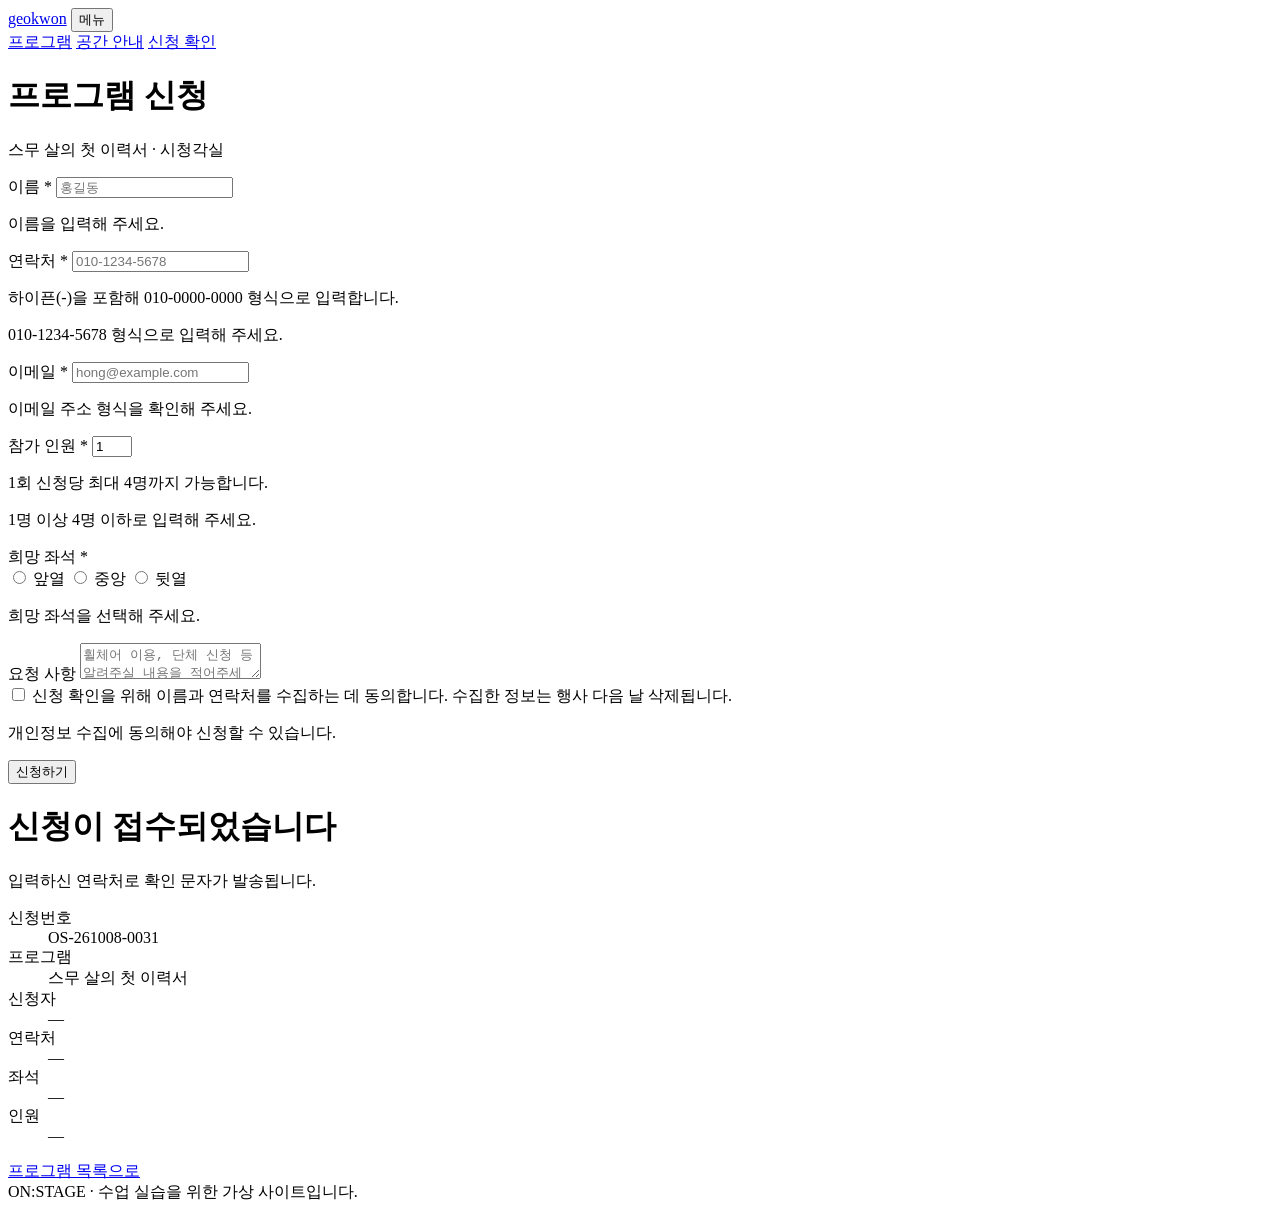
==== apply.html @ 2a9655f2 "Add files via upload" ====
<!DOCTYPE html>
<html lang="ko">
<head>
  <meta charset="UTF-8">
  <meta name="viewport" content="width=device-width, initial-scale=1.0">
  <title>신청하기 — geokwon</title>
  <link rel="stylesheet" href="tokens.css">
  <link rel="stylesheet" href="style.css">
</head>
<body>

<header class="site-header">
  <div class="wrap">
    <a href="index.html" class="logo">geokwon</a>
    <button type="button" class="menu-btn" id="menuBtn"
            aria-expanded="false" aria-controls="gnb">메뉴</button>
    <nav class="gnb" id="gnb" aria-label="주요 메뉴">
      <a href="index.html">프로그램</a>
      <a href="#">공간 안내</a>
      <a href="#">신청 확인</a>
    </nav>
  </div>
</header>


<!-- ══════════════════════════════════════════════════════════════
     [4주차] 신청 폼
     ─────────────────────────────────────────────────────────────
     ⚠ 입력 항목은 선생님이 정한 7가지로 고정입니다. 추가·삭제하지 마세요.
       5주차에 이 항목들로 테스트 케이스를 만들기 때문입니다.
       자세한 규칙은 docs/신청폼_필드명세.md 를 보세요.

     ⚠ novalidate 속성은 5주차에 붙입니다. 지금은 없는 상태로 두세요.
     ══════════════════════════════════════════════════════════════ -->
<main class="form-page" id="formScreen">
  <div class="wrap">
    <h1>프로그램 신청</h1>
    <p>스무 살의 첫 이력서 · 시청각실</p>

    <form id="applyForm" novalidate>

      <!-- ▼▼▼ 항목 1 ▸ 완성본 제공. 이 구조를 그대로 따라 하세요 ▼▼▼

           한 항목은 네 부분으로 이루어집니다.
             ① label   무엇을 입력하는지 (for 값과 input의 id가 같아야 함)
             ② input   실제 입력칸
             ③ hint    입력 전에 알려주는 형식 안내 (없어도 되는 항목이 있음)
             ④ error   틀렸을 때 나오는 메시지 (평소엔 CSS가 숨겨둠)
      -->
      <div class="field">
        <label for="name">이름 <span class="req" aria-hidden="true">*</span></label>
        <input type="text" id="name" name="name" required
               placeholder="홍길동" autocomplete="name">
        <p class="error" id="err-name">이름을 입력해 주세요.</p>
      </div>
      <!-- ▲▲▲ 여기까지 항목 1 ▲▲▲ -->


      <!-- ② 연락처 -->
      <div class="field">
        <label for="tel">연락처 <span class="req" aria-hidden="true">*</span></label>
        <input type="tel" id="tel" name="tel" required
               pattern="010-\d{4}-\d{4}"
               placeholder="010-1234-5678" autocomplete="tel">
        <p class="hint">하이픈(-)을 포함해 010-0000-0000 형식으로 입력합니다.</p>
        <p class="error" id="err-tel">010-1234-5678 형식으로 입력해 주세요.</p>
      </div>

      <!-- ③ 이메일 -->
      <div class="field">
        <label for="email">이메일 <span class="req" aria-hidden="true">*</span></label>
        <input type="email" id="email" name="email" required
               placeholder="hong@example.com" autocomplete="email">
        <p class="error" id="err-email">이메일 주소 형식을 확인해 주세요.</p>
      </div>


      <!-- ④ 참가 인원 -->
      <div class="field">
        <label for="count">참가 인원 <span class="req" aria-hidden="true">*</span></label>
        <input type="number" id="count" name="count" required
               min="1" max="4" value="1">
        <p class="hint">1회 신청당 최대 4명까지 가능합니다.</p>
        <p class="error" id="err-count">1명 이상 4명 이하로 입력해 주세요.</p>
      </div>

      <!-- ⑤ 희망 좌석 -->
      <div class="field">
        <label>희망 좌석 <span class="req" aria-hidden="true">*</span></label>
        <div class="radio-group">
          <label><input type="radio" name="seat" value="앞열" required> 앞열</label>
          <label><input type="radio" name="seat" value="중앙"> 중앙</label>
          <label><input type="radio" name="seat" value="뒷열"> 뒷열</label>
        </div>
        <p class="error" id="err-seat">희망 좌석을 선택해 주세요.</p>
      </div>

      <!-- ⑥ 요청 사항 -->
      <div class="field">
        <label for="note">요청 사항</label>
        <textarea id="note" name="note"
                  placeholder="휠체어 이용, 단체 신청 등 알려주실 내용을 적어주세요."></textarea>
      </div>

      <!-- ⑦ 개인정보 동의 -->
      <div class="field">
        <label class="agree" for="agree">
          <input type="checkbox" id="agree" name="agree" required>
          <span>신청 확인을 위해 이름과 연락처를 수집하는 데 동의합니다.
                수집한 정보는 행사 다음 날 삭제됩니다.</span>
        </label>
        <p class="error" id="err-agree">개인정보 수집에 동의해야 신청할 수 있습니다.</p>
      </div>


      <button type="submit" class="btn btn--block">신청하기</button>
    </form>
  </div>
</main>


<!-- ══════════════════════════════════════════════════════════════
     완료 화면 ▸ 완성본 제공
     평소에는 CSS가 숨겨두고, 5주차에 JS가 보이게 만듭니다.
     프로그램 이름만 팀 것으로 바꾸세요.
     ══════════════════════════════════════════════════════════════ -->
<main class="done is-hidden" id="doneScreen">
  <div class="wrap">
    <h1>신청이 접수되었습니다</h1>
    <p>입력하신 연락처로 확인 문자가 발송됩니다.</p>

    <dl class="receipt">
      <div><dt>신청번호</dt><dd id="r-no">OS-261008-0031</dd></div>
      <div><dt>프로그램</dt><dd>스무 살의 첫 이력서</dd></div>
      <div><dt>신청자</dt><dd id="r-name">—</dd></div>
      <div><dt>연락처</dt><dd id="r-tel">—</dd></div>
      <div><dt>좌석</dt><dd id="r-seat">—</dd></div>
      <div><dt>인원</dt><dd id="r-count">—</dd></div>
    </dl>

    <a href="index.html" class="btn btn--ghost">프로그램 목록으로</a>
  </div>
</main>


<footer class="site-footer">
  <div class="wrap">ON:STAGE · 수업 실습을 위한 가상 사이트입니다.</div>
</footer>

<script src="js/main.js"></script>
</body>
</html>
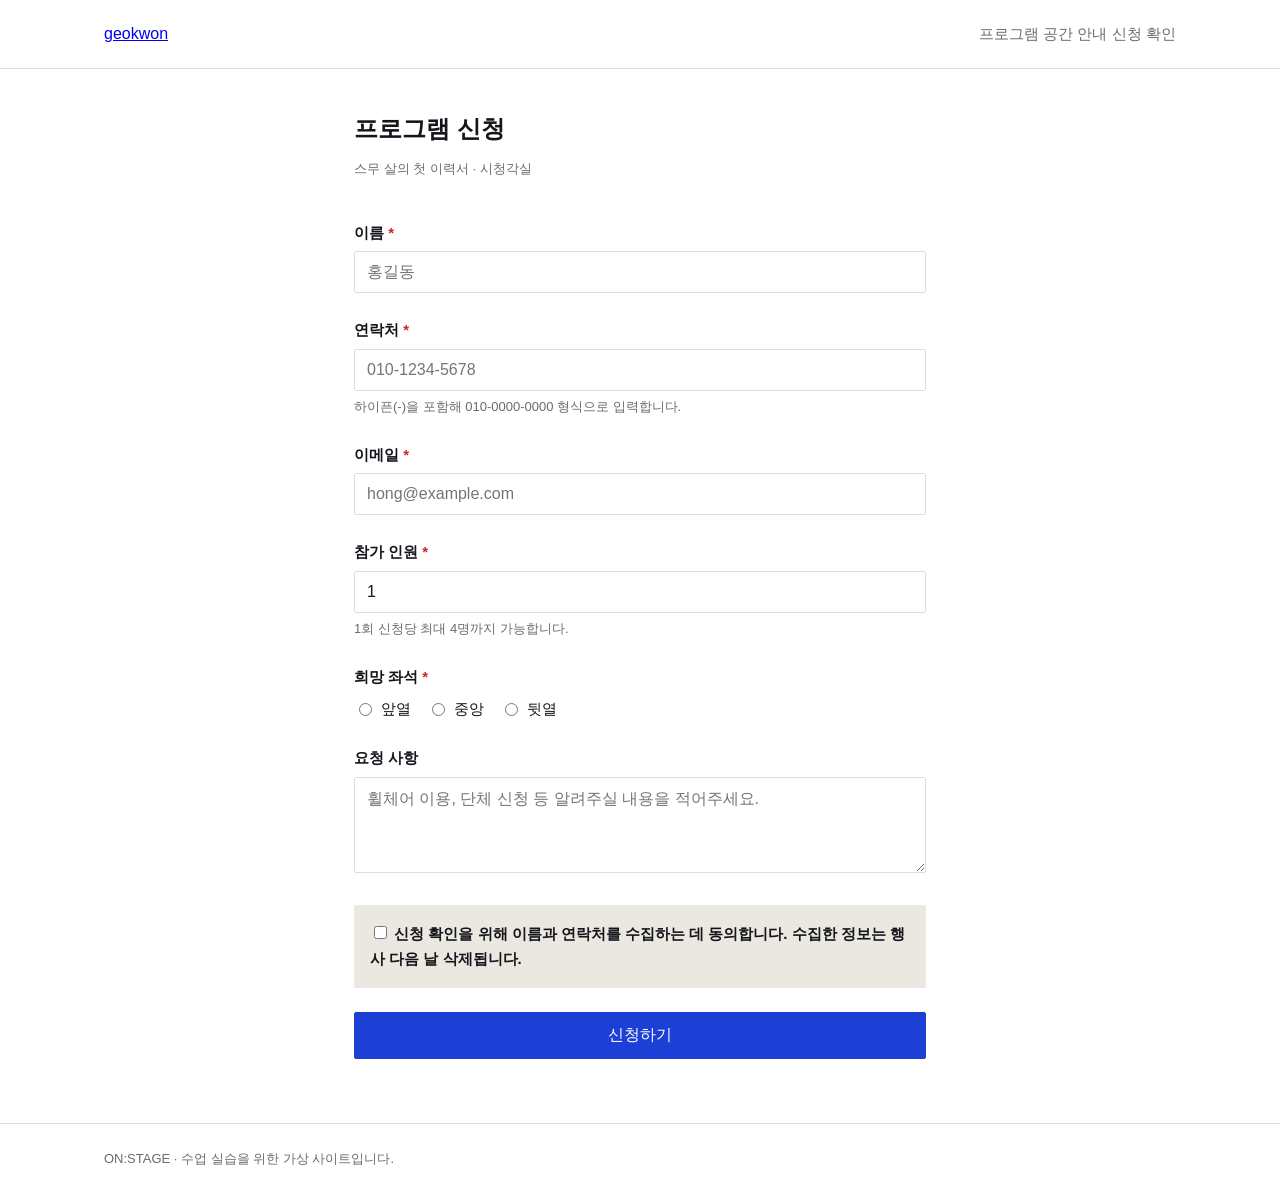
==== commit 06b88e26: "Update apply.html" ====
--- a/apply.html
+++ b/apply.html
@@ -4,8 +4,8 @@
   <meta charset="UTF-8">
   <meta name="viewport" content="width=device-width, initial-scale=1.0">
   <title>신청하기 — geokwon</title>
-  <link rel="stylesheet" href="tokens.css">
-  <link rel="stylesheet" href="style.css">
+  <link rel="stylesheet" href="css/tokens.css">
+  <link rel="stylesheet" href="css/style.css">
 </head>
 <body>
 
@@ -149,4 +149,4 @@
 
 <script src="js/main.js"></script>
 </body>
-</html>+</html>
--- a/css/tokens.css
+++ b/css/tokens.css
@@ -0,0 +1,80 @@
+/* ════════════════════════════════════════════════════════════════
+   tokens.css — 디자인 토큰
+   ════════════════════════════════════════════════════════════════
+   이 파일에는 '값'만 적습니다. 실제 모양은 style.css가 만듭니다.
+
+   [2주차 1차시] 디자인 가이드 워크시트에 정한 색을 여기에 옮겨 적으세요.
+   여기 한 곳만 바꾸면 사이트 전체 색이 한꺼번에 바뀝니다.
+
+   ⚠ 변수 이름은 절대 바꾸지 마세요. style.css가 이 이름들을 찾습니다.
+   ════════════════════════════════════════════════════════════════ */
+
+:root {
+
+  /* ────────────────────────────────────────────────────────────
+     ① 색  ▸ TODO: 아래 5개를 팀 색으로 바꾸세요
+     ────────────────────────────────────────────────────────────
+     지금은 임시 회색이 들어 있습니다. 그대로 두면 감점입니다.
+
+     규칙
+       · 주색 3개 + 강조색 1개 + 보조색 1개, 총 5개만 씁니다
+       · 색 코드는 #RRGGBB 형식으로 적습니다
+       · --ink 와 --paper 는 서로 충분히 진하고 밝아야 합니다
+         (글자와 배경의 대비. 6주차에 검사합니다)
+
+     색 고르는 곳
+       coolors.co  ·  color.adobe.com  ·  개발자도구로 좋아하는 사이트 색 추출
+     ──────────────────────────────────────────────────────────── */
+
+  --ink:       #14161c;
+--paper:     #ffffff;
+--wall:      #ebe8e1;
+--brand:     #1c3fd6;
+--highlight: #ffd23f;
+
+
+  /* ────────────────────────────────────────────────────────────
+     ② 보조 색  ▸ 그대로 두어도 됩니다
+     ──────────────────────────────────────────────────────────── */
+
+  --ink-soft:  #6b6b6b;   /* 덜 중요한 글자 */
+  --line:      #dddddd;   /* 테두리와 구분선 */
+  --danger:    #c62828;   /* 오류 메시지. 빨강 계열을 유지하세요 */
+
+
+  /* ────────────────────────────────────────────────────────────
+     ③ 글자 크기  ▸ 완성본 제공
+     ────────────────────────────────────────────────────────────
+     1rem = 16px 입니다.
+     크기는 이 5개 안에서만 고르세요. 여기 없는 크기를 쓰면
+     화면이 어수선해지고 6주차 체크리스트에서 감점됩니다.
+     ──────────────────────────────────────────────────────────── */
+
+  --fs-hero:   2.75rem;    /* 44px — 첫 화면의 큰 제목 */
+  --fs-h2:     1.5rem;     /* 24px — 섹션 제목 */
+  --fs-h3:     1.125rem;   /* 18px — 카드 제목 */
+  --fs-body:   1rem;       /* 16px — 본문 */
+  --fs-small:  0.8125rem;  /* 13px — 날짜, 안내 문구 */
+
+
+  /* ────────────────────────────────────────────────────────────
+     ④ 여백  ▸ 완성본 제공
+     ────────────────────────────────────────────────────────────
+     8의 배수로 만든 5단계입니다.
+     margin, padding, gap 값은 이 안에서만 고르세요.
+     ──────────────────────────────────────────────────────────── */
+
+  --sp-1: 8px;    /* 아주 좁게 — 아이콘과 글자 사이 */
+  --sp-2: 16px;   /* 좁게 — 카드 안쪽 */
+  --sp-3: 24px;   /* 보통 — 요소 사이 */
+  --sp-4: 40px;   /* 넓게 — 큰 덩어리 사이 */
+  --sp-5: 64px;   /* 아주 넓게 — 섹션 위아래 */
+
+
+  /* ────────────────────────────────────────────────────────────
+     ⑤ 그 밖에  ▸ 완성본 제공
+     ──────────────────────────────────────────────────────────── */
+
+  --radius: 2px;      /* 모서리 둥글기. 0이면 각지고, 크면 둥글둥글 */
+  --maxw:  1120px;    /* 콘텐츠 최대 가로 폭 */
+}
--- a/css/style.css
+++ b/css/style.css
@@ -0,0 +1,464 @@
+/* ════════════════════════════════════════════════════════════════
+   style.css — 실제 스타일
+   ════════════════════════════════════════════════════════════════
+   TODO 표시가 있는 곳만 채우면 됩니다.
+   나머지는 완성본이니 건드리지 마세요.
+
+   ⚠ 색과 크기는 직접 적지 말고 반드시 var(--이름) 으로 쓰세요.
+       ✗  color: #1c3fd6;
+       ✓  color: var(--brand);
+   ════════════════════════════════════════════════════════════════ */
+
+
+/* ═══ 0. 초기화 ▸ 완성본 ═════════════════════════════════════ */
+
+* { box-sizing: border-box; }
+
+body, h1, h2, h3, p, ul, dl, dd, figure { margin: 0; padding: 0; }
+ul { list-style: none; }
+img { display: block; max-width: 100%; }
+
+body {
+  font-family: -apple-system, BlinkMacSystemFont, "Apple SD Gothic Neo",
+               "Malgun Gothic", "맑은 고딕", sans-serif;
+  font-size: var(--fs-body);
+  line-height: 1.7;
+  color: var(--ink);
+  background: var(--paper);
+}
+
+
+/* 모든 섹션의 가로 정렬을 담당합니다 */
+.wrap {
+  max-width: var(--maxw);
+  margin: 0 auto;
+  padding: 0 var(--sp-3);
+}
+
+
+/* 키보드 Tab으로 이동할 때 위치 표시. 절대 지우지 마세요 (6주차 검사) */
+a:focus-visible, button:focus-visible,
+input:focus-visible, textarea:focus-visible {
+  outline: 2px solid var(--brand);
+  outline-offset: 2px;
+}
+
+
+/* JS가 요소를 숨길 때 쓰는 클래스 */
+.is-hidden { display: none; }
+
+
+/* ═══ 1. 헤더 ═══ [3주차 2차시] ════════════════════════════════ */
+
+.site-header {
+  border-bottom: 1px solid var(--line);
+  background: var(--paper);
+  position: relative;
+}
+
+.site-header .wrap {
+  height: 68px;
+
+  display: flex;
+  justify-content: space-between;
+  align-items: center;
+
+}
+
+
+/* 메뉴 항목 TODO는 아직 건드리지 않음 */
+.gnb {
+  /* TODO(3주차): 메뉴 항목들을 가로로 놓고 사이 간격을 --sp-3 으로
+     힌트: display 와 gap 두 줄 */
+
+}
+
+
+.gnb a {
+  color: var(--ink-soft);
+  text-decoration: none;
+  font-size: 0.9375rem;
+}
+.gnb a:hover { color: var(--ink); }
+
+/* 모바일 메뉴 버튼 ▸ 완성본. 평소엔 숨어 있다가 좁은 화면에서 나옵니다 */
+.menu-btn {
+  display: none;
+  border: 1px solid var(--line);
+  background: var(--paper);
+  border-radius: var(--radius);
+  padding: 6px 10px;
+  font-size: var(--fs-small);
+  font-family: inherit;
+  cursor: pointer;
+}
+
+
+/* ═══ 2. 히어로 ═══ [3주차 3차시] ══════════════════════════════ */
+
+.hero {
+  background: var(--wall);
+  padding: var(--sp-5) 0;
+}
+
+.hero .wrap {
+  display: flex;
+  gap: var(--sp-4);
+  align-items: center;
+}
+
+
+.hero-text {
+  flex: 1;
+}
+
+
+.hero-figure {
+  flex: 1;
+}
+
+
+.hero-label {
+  font-size: var(--fs-small);
+  color: var(--brand);
+  font-weight: 700;
+  margin-bottom: var(--sp-1);
+}
+
+.hero h1 {
+  font-size: var(--fs-hero);
+  line-height: 1.2;
+  letter-spacing: -0.03em;
+  margin-bottom: var(--sp-2);
+}
+
+.hero p {
+  color: var(--ink-soft);
+  max-width: 34em;
+  margin-bottom: var(--sp-3);
+}
+
+.hero-figure img {
+  width: 100%;
+  aspect-ratio: 4 / 3;
+  object-fit: cover;
+  background: var(--line);
+}
+
+
+/* ═══ 3. 버튼 ▸ 완성본 ════════════════════════════════════════ */
+
+.btn {
+  display: inline-block;
+  padding: 12px var(--sp-3);
+  border: 1px solid var(--brand);
+  border-radius: var(--radius);
+  background: var(--brand);
+  color: var(--paper);
+  font-size: var(--fs-body);
+  font-family: inherit;
+  text-decoration: none;
+  cursor: pointer;
+}
+.btn:hover { opacity: 0.85; }
+
+.btn--ghost { background: transparent; color: var(--brand); }
+.btn--block { display: block; width: 100%; text-align: center; }
+
+
+/* ═══ 4. 섹션 제목 ▸ 완성본 ═══════════════════════════════════ */
+
+.section { padding: var(--sp-5) 0; }
+
+.section-head {
+  display: flex;
+  align-items: baseline;
+  justify-content: space-between;
+  margin-bottom: var(--sp-3);
+}
+.section-head h2 { font-size: var(--fs-h2); letter-spacing: -0.02em; }
+.section-head p  { color: var(--ink-soft); font-size: var(--fs-small); }
+
+
+/* ═══ 5. 필터 칩 ▸ 완성본 ═════════════════════════════════════ */
+
+.filters {
+  display: flex;
+  flex-wrap: wrap;
+  gap: var(--sp-1);
+  margin-bottom: var(--sp-3);
+}
+
+
+.chip {
+  padding: 7px 16px;
+  border: 1px solid var(--line);
+  border-radius: 999px;
+  background: var(--paper);
+  color: var(--ink-soft);
+  font-size: var(--fs-small);
+  font-family: inherit;
+  cursor: pointer;
+}
+.chip:hover { border-color: var(--ink-soft); }
+
+.chip.is-active {
+  background: var(--ink);
+  border-color: var(--ink);
+  color: var(--paper);
+}
+
+
+/* ═══ 6. 카드 목록 ═══ [3주차 3차시] ═══════════════════════════ */
+
+.card-grid {
+  display: grid;
+  grid-template-columns: repeat(3, 1fr);
+  gap: var(--sp-3);
+}
+
+
+.card {
+  display: block;
+  text-decoration: none;
+  color: inherit;
+  border: 1px solid var(--line);
+  border-radius: var(--radius);
+  overflow: hidden;
+  background: var(--paper);
+}
+.card:hover { border-color: var(--ink); }
+
+.card img {
+  width: 100%;
+  background: var(--line);
+
+  aspect-ratio: 3 / 4;
+  object-fit: cover;
+}
+
+
+.card-body { padding: var(--sp-2); }
+.card-cat  { font-size: var(--fs-small); color: var(--brand); margin-bottom: 4px; }
+.card h3   { font-size: var(--fs-h3); letter-spacing: -0.02em; margin-bottom: 6px; }
+.card-meta { font-size: var(--fs-small); color: var(--ink-soft); }
+
+.badge {
+  display: inline-block;
+  background: var(--highlight);
+  color: var(--ink);
+  font-size: 0.75rem;
+  font-weight: 700;
+  padding: 2px 8px;
+  border-radius: var(--radius);
+  margin-left: 6px;
+}
+
+
+/* ═══ 7. 상세 화면 ═══ [4주차 1차시] ═══════════════════════════ */
+
+.detail { padding: var(--sp-4) 0 var(--sp-5); }
+
+.detail-top {
+  /* TODO(4주차): 포스터와 정보를 좌우로 나란히, 위쪽 기준 정렬,
+                  사이 간격 --sp-4
+     힌트: display / gap / align-items: flex-start */
+  display: flex;
+  gap: var(--sp-4);
+  align-items: flex-start;
+}
+
+
+.detail-poster {
+  /* TODO(4주차): 늘어나지도 줄어들지도 않는 340px 고정 폭으로
+     힌트: flex: 0 0 340px;   (또는 width 와 flex-shrink 두 줄) */
+  flex: 0 0 340px;
+}
+
+
+.detail-poster img {
+  width: 100%;
+  aspect-ratio: 3 / 4;
+  object-fit: cover;
+  background: var(--line);
+}
+
+
+.detail-info {
+  /* TODO(4주차): 남는 공간을 전부 쓰게 */
+  flex: 1;
+}
+
+
+.detail-info h1 {
+  font-size: 2rem;
+  letter-spacing: -0.03em;
+  margin-bottom: var(--sp-2);
+}
+
+
+/* 정보 목록 ▸ 완성본 */
+.spec { border-top: 1px solid var(--line); margin: var(--sp-3) 0; }
+.spec div {
+  display: flex;
+  gap: var(--sp-2);
+  padding: 12px 0;
+  border-bottom: 1px solid var(--line);
+  font-size: 0.9375rem;
+}
+.spec dt { flex: 0 0 88px; color: var(--ink-soft); }
+.spec dd { flex: 1; }
+
+.detail-body { margin-top: var(--sp-4); max-width: 40em; }
+.detail-body h2 { font-size: var(--fs-h3); margin-bottom: var(--sp-1); }
+.detail-body p  { color: var(--ink-soft); margin-bottom: var(--sp-2); }
+
+
+/* ═══ 8. 신청 폼 ▸ 완성본 ═════════════════════════════════════ */
+
+.form-page { padding: var(--sp-4) 0 var(--sp-5); }
+.form-page > .wrap { max-width: 620px; }
+.form-page h1 { font-size: var(--fs-h2); margin-bottom: var(--sp-1); }
+.form-page > .wrap > p {
+  color: var(--ink-soft);
+  font-size: var(--fs-small);
+  margin-bottom: var(--sp-4);
+}
+
+.field { margin-bottom: var(--sp-3); }
+
+.field > label {
+  display: block;
+  font-size: 0.9375rem;
+  font-weight: 700;
+  margin-bottom: 6px;
+}
+
+.req { color: var(--danger); }
+
+.field input[type="text"],
+.field input[type="tel"],
+.field input[type="email"],
+.field input[type="number"],
+.field textarea {
+  width: 100%;
+  padding: 11px 12px;
+  border: 1px solid var(--line);
+  border-radius: var(--radius);
+  font-size: var(--fs-body);
+  font-family: inherit;
+  color: var(--ink);
+  background: var(--paper);
+}
+.field input:focus, .field textarea:focus { border-color: var(--brand); }
+.field textarea { resize: vertical; min-height: 96px; }
+
+.hint { font-size: var(--fs-small); color: var(--ink-soft); margin-top: 5px; }
+
+.error { display: none; font-size: var(--fs-small); color: var(--danger); margin-top: 5px; }
+.error.is-show { display: block; }
+.field.has-error input,
+.field.has-error textarea { border-color: var(--danger); }
+
+.radio-group { display: flex; flex-wrap: wrap; gap: var(--sp-2); }
+.radio-group label {
+  display: flex;
+  align-items: center;
+  gap: 6px;
+  font-size: 0.9375rem;
+  cursor: pointer;
+}
+
+.agree {
+  display: flex;
+  gap: var(--sp-1);
+  align-items: flex-start;
+  background: var(--wall);
+  padding: var(--sp-2);
+  border-radius: var(--radius);
+  font-size: 0.9375rem;
+}
+.agree input { margin-top: 5px; }
+
+
+/* ═══ 9. 완료 화면 ▸ 완성본 ═══════════════════════════════════ */
+
+.done { padding: var(--sp-5) 0; text-align: center; }
+.done .wrap { max-width: 520px; }
+.done h1 { font-size: var(--fs-h2); margin-bottom: var(--sp-1); }
+.done > .wrap > p { color: var(--ink-soft); margin-bottom: var(--sp-3); }
+
+.receipt {
+  border: 1px solid var(--line);
+  border-radius: var(--radius);
+  padding: var(--sp-3);
+  text-align: left;
+  margin-bottom: var(--sp-3);
+}
+
+.receipt div {
+  display: flex;
+  justify-content: space-between;
+  padding: 9px 0;
+  border-bottom: 1px solid var(--line);
+  font-size: 0.9375rem;
+}
+.receipt div:last-child { border-bottom: 0; }
+.receipt dt { color: var(--ink-soft); }
+.receipt dd { font-weight: 700; }
+
+
+/* ═══ 10. 푸터 ▸ 완성본 ═══════════════════════════════════════ */
+
+.site-footer {
+  border-top: 1px solid var(--line);
+  padding: var(--sp-3) 0;
+  color: var(--ink-soft);
+  font-size: var(--fs-small);
+}
+
+
+/* ════════════════════════════════════════════════════════════════
+   11. 반응형 ═══ [3주차 4차시]
+   ════════════════════════════════════════════════════════════════ */
+
+@media (max-width: 768px) {
+
+  :root { --fs-hero: 1.875rem; --sp-5: 40px; }
+
+  .menu-btn { display: block; }
+  .gnb {
+    display: none;
+    position: absolute;
+    top: 68px; left: 0; right: 0;
+    flex-direction: column;
+    gap: 0;
+    background: var(--paper);
+    border-bottom: 1px solid var(--line);
+    padding: var(--sp-2) var(--sp-3);
+  }
+  .gnb.is-open { display: flex; }
+
+  /* TODO(3주차): 아래 세 가지를 완성하세요.
+
+     ① 히어로(.hero .wrap)와 상세 상단(.detail-top)을 세로로 쌓기
+     ② 카드 목록(.card-grid)을 1열로 바꾸기
+     ③ 상세 포스터(.detail-poster)의 340px 고정을 풀고
+        width: 100%; max-width: 320px; 로 바꾸기
+  */
+
+  .hero .wrap,
+  .detail-top {
+    flex-direction: column;
+  }
+
+  .card-grid {
+    grid-template-columns: 1fr;
+  }
+
+  .detail-poster {
+    width: 100%;
+    max-width: 320px;
+  }
+
+}
